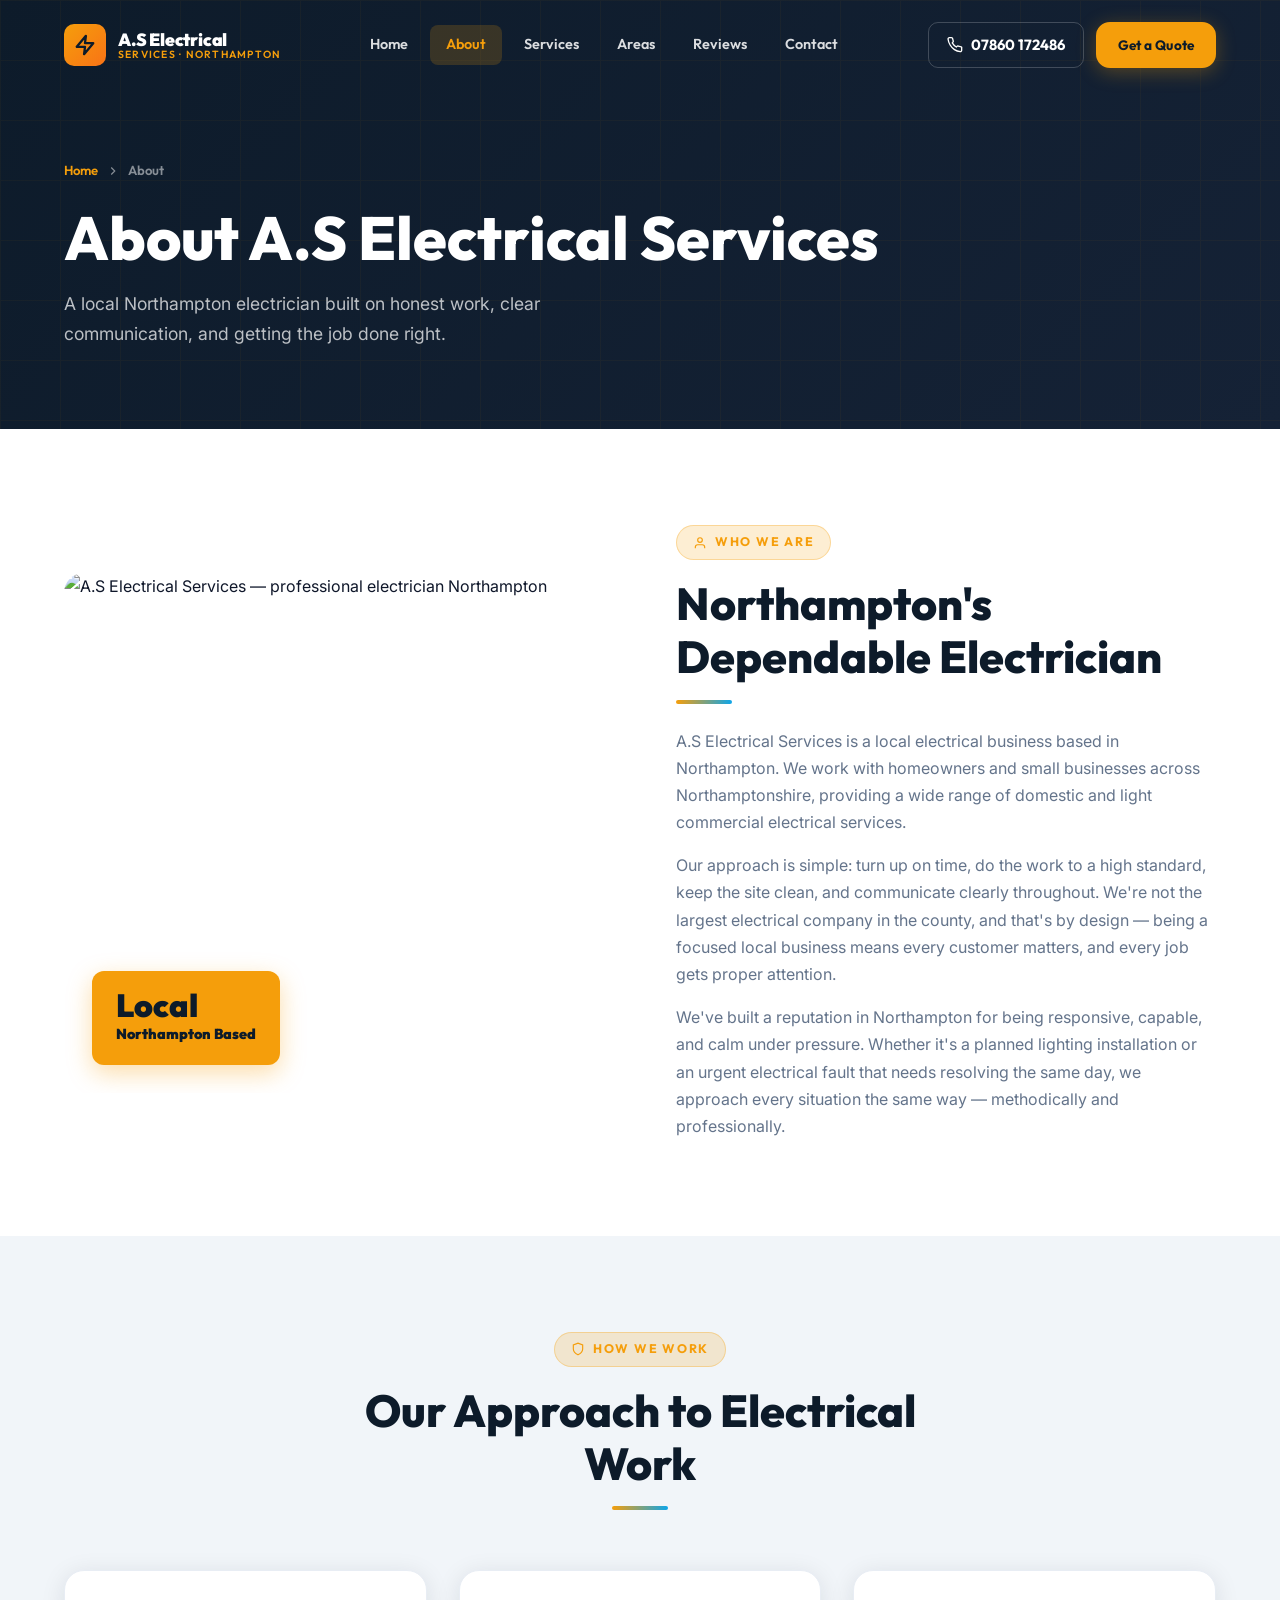
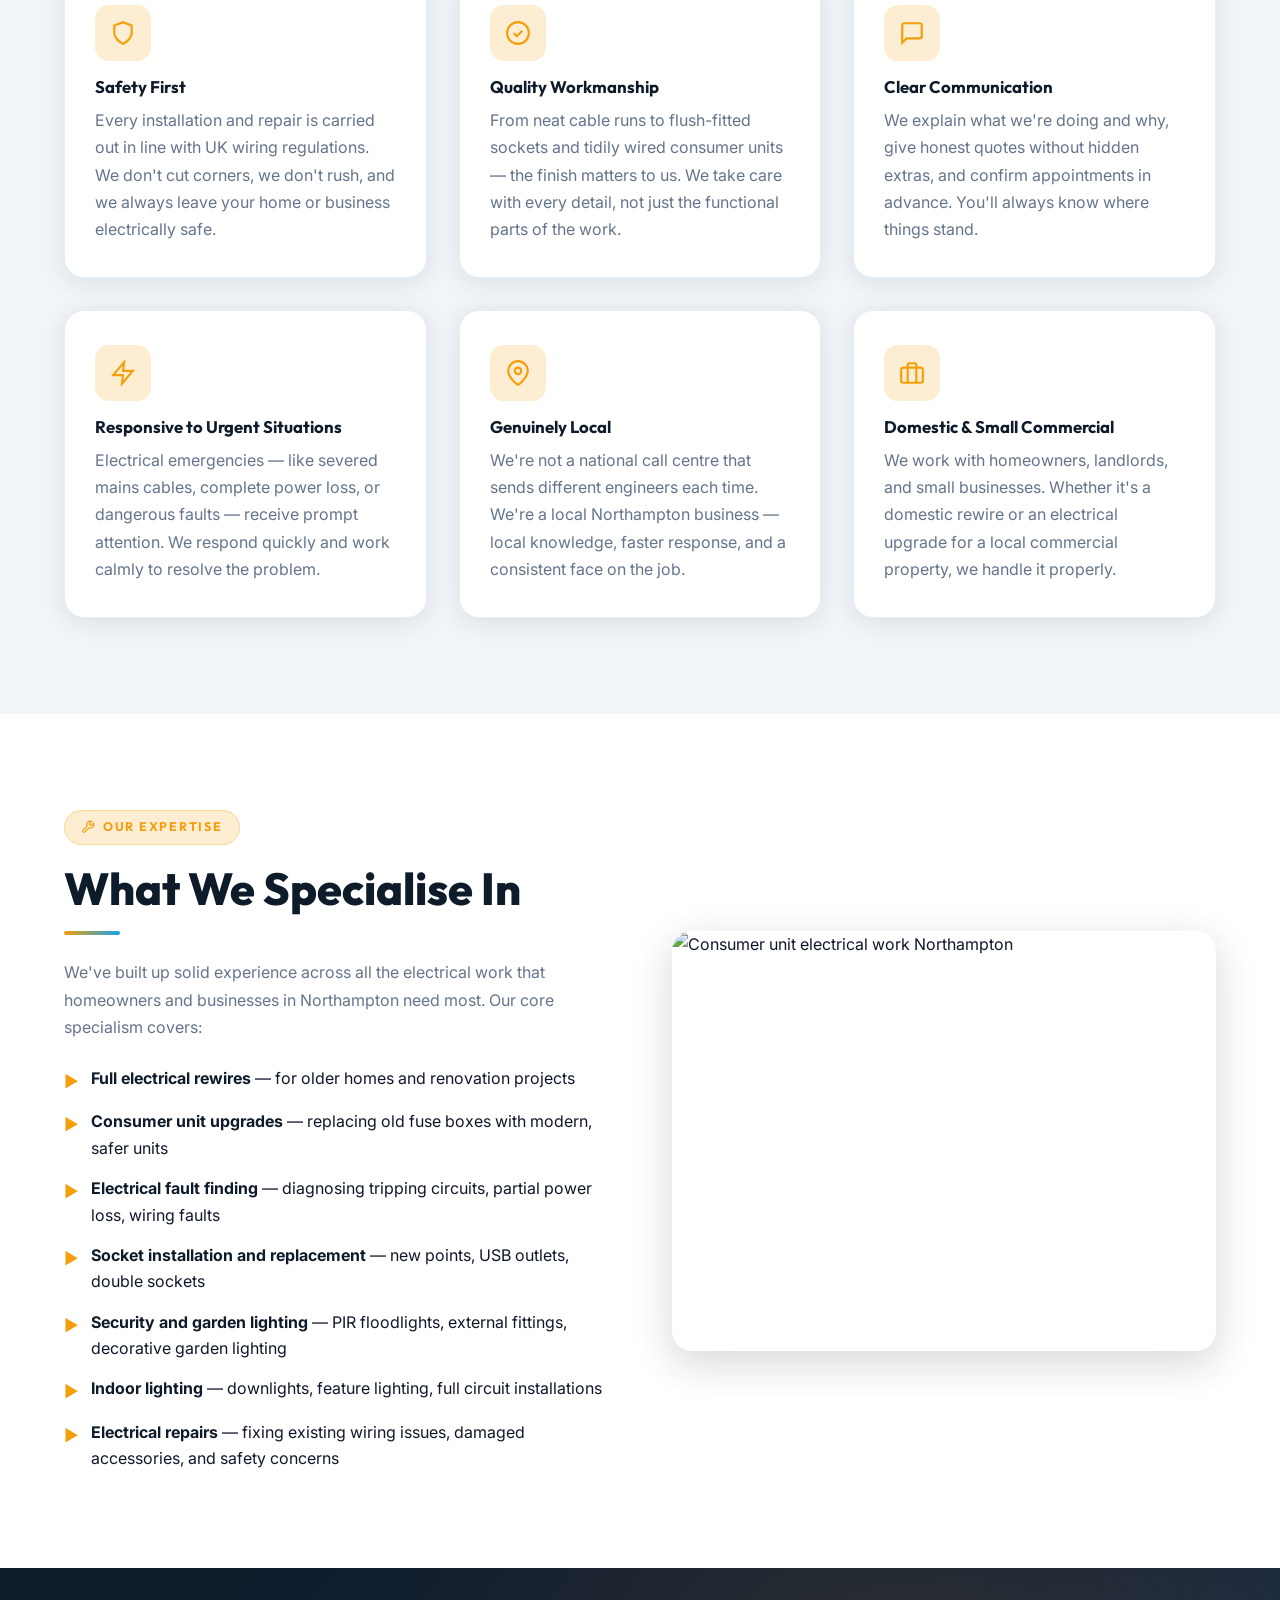
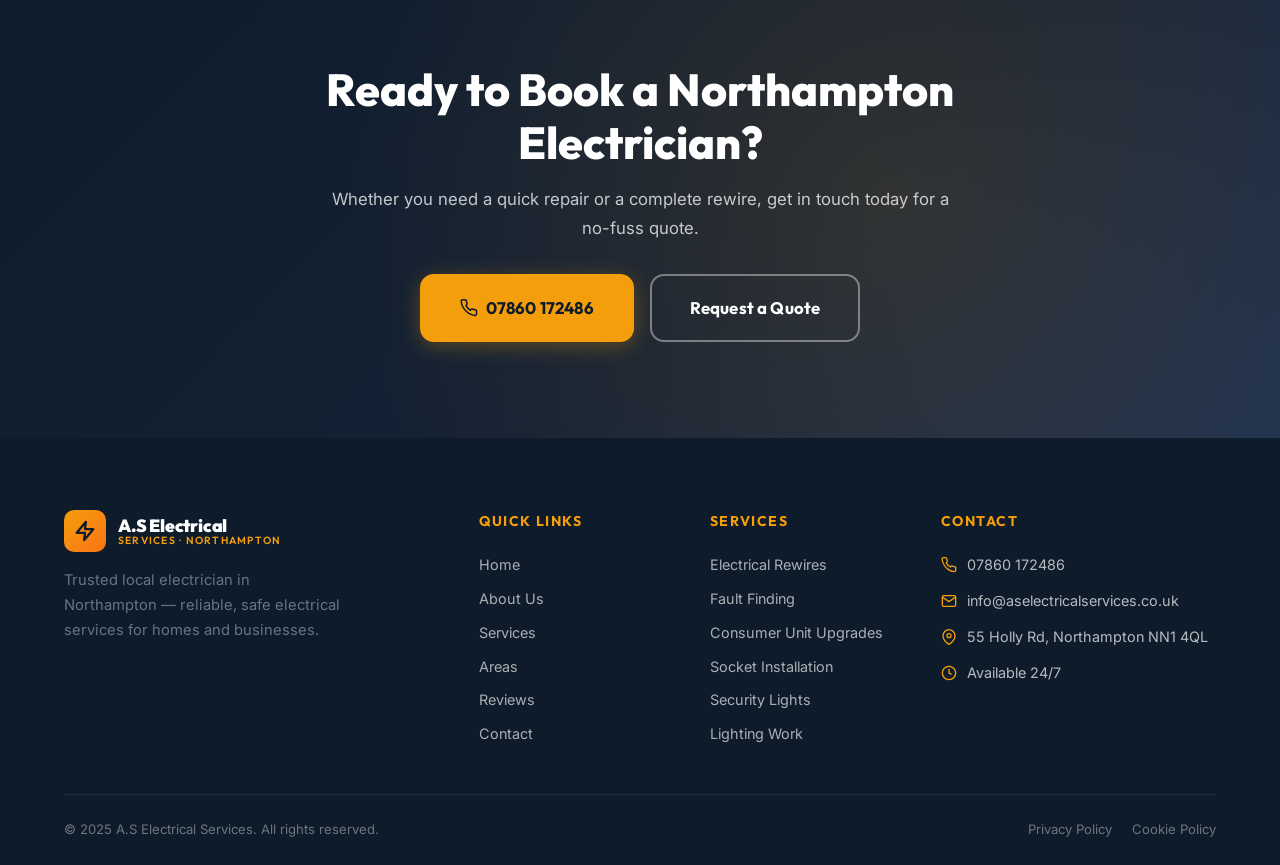
==== about.html @ cca864e3 "Pushing Website" ====
<!DOCTYPE html>
<html lang="en">
<head>
<meta charset="UTF-8">
<meta name="viewport" content="width=device-width, initial-scale=1.0">
<title>About Us | A.S Electrical Services — Northampton Electrician</title>
<meta name="description" content="Learn about A.S Electrical Services — a trusted local electrician in Northampton focused on safe, reliable electrical work for homes and small businesses across Northamptonshire.">
<link rel="preconnect" href="https://fonts.googleapis.com">
<link rel="preconnect" href="https://fonts.gstatic.com" crossorigin>
<link href="https://fonts.googleapis.com/css2?family=Inter:wght@400;500;600;700;800&family=Outfit:wght@400;500;600;700;800;900&display=swap" rel="stylesheet">
<link rel="stylesheet" href="styles.css">
</head>
<body>

<!-- HEADER (same across all pages) -->
<header class="site-header" id="siteHeader">
  <div class="header-inner">
    <a href="index.html" class="logo">
      <div class="logo-icon"><svg xmlns="http://www.w3.org/2000/svg" viewBox="0 0 24 24" fill="none" stroke="currentColor" stroke-width="2.5" stroke-linecap="round" stroke-linejoin="round"><polygon points="13 2 3 14 12 14 11 22 21 10 12 10 13 2"/></svg></div>
      <div class="logo-text"><span class="logo-main">A.S Electrical</span><span class="logo-sub">Services · Northampton</span></div>
    </a>
    <nav class="main-nav">
      <a href="index.html" class="nav-link">Home</a>
      <a href="about.html" class="nav-link active">About</a>
      <a href="services.html" class="nav-link">Services</a>
      <a href="areas.html" class="nav-link">Areas</a>
      <a href="reviews.html" class="nav-link">Reviews</a>
      <a href="contact.html" class="nav-link">Contact</a>
    </nav>
    <div class="header-cta">
      <a href="tel:07860172486" class="header-phone"><svg xmlns="http://www.w3.org/2000/svg" viewBox="0 0 24 24" fill="none" stroke="currentColor" stroke-width="2" stroke-linecap="round" stroke-linejoin="round"><path d="M22 16.92v3a2 2 0 0 1-2.18 2 19.79 19.79 0 0 1-8.63-3.07A19.5 19.5 0 0 1 4.69 12 19.79 19.79 0 0 1 1.63 3.35 2 2 0 0 1 3.6 1h3a2 2 0 0 1 2 1.72c.127.96.361 1.903.7 2.81a2 2 0 0 1-.45 2.11L7.91 8.91a16 16 0 0 0 6.09 6.09l.91-.91a2 2 0 0 1 2.11-.45c.907.339 1.85.573 2.81.7A2 2 0 0 1 22 16.92z"/></svg>07860 172486</a>
      <a href="contact.html" class="btn btn-primary btn-sm">Get a Quote</a>
    </div>
    <button class="hamburger" id="hamburger" aria-label="Open menu"><span></span><span></span><span></span></button>
  </div>
</header>
<nav class="mobile-nav" id="mobileNav">
  <button class="mobile-close" id="mobileClose" aria-label="Close menu"><svg xmlns="http://www.w3.org/2000/svg" viewBox="0 0 24 24" fill="none" stroke="currentColor" stroke-width="2"><line x1="18" y1="6" x2="6" y2="18"/><line x1="6" y1="6" x2="18" y2="18"/></svg></button>
  <a href="index.html" class="nav-link">Home</a><a href="about.html" class="nav-link">About</a><a href="services.html" class="nav-link">Services</a><a href="areas.html" class="nav-link">Areas</a><a href="reviews.html" class="nav-link">Reviews</a><a href="contact.html" class="nav-link">Contact</a>
  <a href="tel:07860172486" class="btn btn-primary mt-8"><svg xmlns="http://www.w3.org/2000/svg" viewBox="0 0 24 24" fill="none" stroke="currentColor" stroke-width="2" stroke-linecap="round" stroke-linejoin="round" style="width:18px;height:18px"><path d="M22 16.92v3a2 2 0 0 1-2.18 2 19.79 19.79 0 0 1-8.63-3.07A19.5 19.5 0 0 1 4.69 12 19.79 19.79 0 0 1 1.63 3.35 2 2 0 0 1 3.6 1h3a2 2 0 0 1 2 1.72c.127.96.361 1.903.7 2.81a2 2 0 0 1-.45 2.11L7.91 8.91a16 16 0 0 0 6.09 6.09l.91-.91a2 2 0 0 1 2.11-.45c.907.339 1.85.573 2.81.7A2 2 0 0 1 22 16.92z"/></svg>07860 172486</a>
</nav>

<!-- PAGE HERO -->
<section class="page-hero">
  <div class="container">
    <div class="breadcrumb">
      <a href="index.html">Home</a>
      <svg xmlns="http://www.w3.org/2000/svg" viewBox="0 0 24 24" fill="none" stroke="currentColor" stroke-width="2"><polyline points="9 18 15 12 9 6"/></svg>
      About
    </div>
    <h1>About A.S Electrical Services</h1>
    <p>A local Northampton electrician built on honest work, clear communication, and getting the job done right.</p>
  </div>
</section>

<!-- ABOUT MAIN -->
<section class="section">
  <div class="container">
    <div class="grid-2" style="align-items:center;gap:72px;">
      <div class="about-img-wrap reveal-left">
        <img src="electrician_northampton_about_1774389890609.png" alt="A.S Electrical Services — professional electrician Northampton" loading="lazy">
        <div class="about-img-badge">
          <span class="big">Local</span>
          Northampton Based
        </div>
      </div>
      <div class="reveal-right">
        <div class="section-label"><svg xmlns="http://www.w3.org/2000/svg" viewBox="0 0 24 24" fill="none" stroke="currentColor" stroke-width="2"><path d="M20 21v-2a4 4 0 0 0-4-4H8a4 4 0 0 0-4 4v2"/><circle cx="12" cy="7" r="4"/></svg>Who We Are</div>
        <h2>Northampton's Dependable Electrician</h2>
        <div class="divider divider-left"></div>
        <p class="mt-6">A.S Electrical Services is a local electrical business based in Northampton. We work with homeowners and small businesses across Northamptonshire, providing a wide range of domestic and light commercial electrical services.</p>
        <p class="mt-4">Our approach is simple: turn up on time, do the work to a high standard, keep the site clean, and communicate clearly throughout. We're not the largest electrical company in the county, and that's by design — being a focused local business means every customer matters, and every job gets proper attention.</p>
        <p class="mt-4">We've built a reputation in Northampton for being responsive, capable, and calm under pressure. Whether it's a planned lighting installation or an urgent electrical fault that needs resolving the same day, we approach every situation the same way — methodically and professionally.</p>
      </div>
    </div>
  </div>
</section>

<!-- VALUES -->
<section class="section section-gray">
  <div class="container">
    <div class="section-header reveal">
      <div class="section-label"><svg xmlns="http://www.w3.org/2000/svg" viewBox="0 0 24 24" fill="none" stroke="currentColor" stroke-width="2"><path d="M12 22s8-4 8-10V5l-8-3-8 3v7c0 6 8 10 8 10z"/></svg>How We Work</div>
      <h2>Our Approach to Electrical Work</h2>
      <div class="divider mx-auto"></div>
    </div>
    <div class="grid-3">
      <div class="trust-card reveal reveal-delay-1">
        <div class="icon-badge icon-badge-amber"><svg xmlns="http://www.w3.org/2000/svg" viewBox="0 0 24 24" fill="none" stroke="currentColor" stroke-width="2"><path d="M12 22s8-4 8-10V5l-8-3-8 3v7c0 6 8 10 8 10z"/></svg></div>
        <h4>Safety First</h4>
        <p>Every installation and repair is carried out in line with UK wiring regulations. We don't cut corners, we don't rush, and we always leave your home or business electrically safe.</p>
      </div>
      <div class="trust-card reveal reveal-delay-2">
        <div class="icon-badge icon-badge-amber"><svg xmlns="http://www.w3.org/2000/svg" viewBox="0 0 24 24" fill="none" stroke="currentColor" stroke-width="2"><circle cx="12" cy="12" r="10"/><path d="M8 12l3 3 5-5"/></svg></div>
        <h4>Quality Workmanship</h4>
        <p>From neat cable runs to flush-fitted sockets and tidily wired consumer units — the finish matters to us. We take care with every detail, not just the functional parts of the work.</p>
      </div>
      <div class="trust-card reveal reveal-delay-3">
        <div class="icon-badge icon-badge-amber"><svg xmlns="http://www.w3.org/2000/svg" viewBox="0 0 24 24" fill="none" stroke="currentColor" stroke-width="2"><path d="M21 15a2 2 0 0 1-2 2H7l-4 4V5a2 2 0 0 1 2-2h14a2 2 0 0 1 2 2z"/></svg></div>
        <h4>Clear Communication</h4>
        <p>We explain what we're doing and why, give honest quotes without hidden extras, and confirm appointments in advance. You'll always know where things stand.</p>
      </div>
      <div class="trust-card reveal reveal-delay-1">
        <div class="icon-badge icon-badge-amber"><svg xmlns="http://www.w3.org/2000/svg" viewBox="0 0 24 24" fill="none" stroke="currentColor" stroke-width="2"><polygon points="13 2 3 14 12 14 11 22 21 10 12 10 13 2"/></svg></div>
        <h4>Responsive to Urgent Situations</h4>
        <p>Electrical emergencies — like severed mains cables, complete power loss, or dangerous faults — receive prompt attention. We respond quickly and work calmly to resolve the problem.</p>
      </div>
      <div class="trust-card reveal reveal-delay-2">
        <div class="icon-badge icon-badge-amber"><svg xmlns="http://www.w3.org/2000/svg" viewBox="0 0 24 24" fill="none" stroke="currentColor" stroke-width="2"><path d="M21 10c0 7-9 13-9 13s-9-6-9-13a9 9 0 0 1 18 0z"/><circle cx="12" cy="10" r="3"/></svg></div>
        <h4>Genuinely Local</h4>
        <p>We're not a national call centre that sends different engineers each time. We're a local Northampton business — local knowledge, faster response, and a consistent face on the job.</p>
      </div>
      <div class="trust-card reveal reveal-delay-3">
        <div class="icon-badge icon-badge-amber"><svg xmlns="http://www.w3.org/2000/svg" viewBox="0 0 24 24" fill="none" stroke="currentColor" stroke-width="2"><rect x="2" y="7" width="20" height="14" rx="2"/><path d="M16 21V5a2 2 0 0 0-2-2h-4a2 2 0 0 0-2 2v16"/></svg></div>
        <h4>Domestic &amp; Small Commercial</h4>
        <p>We work with homeowners, landlords, and small businesses. Whether it's a domestic rewire or an electrical upgrade for a local commercial property, we handle it properly.</p>
      </div>
    </div>
  </div>
</section>

<!-- WHAT WE DO -->
<section class="section">
  <div class="container">
    <div class="grid-2" style="gap:64px;align-items:center;">
      <div class="reveal-left">
        <div class="section-label"><svg xmlns="http://www.w3.org/2000/svg" viewBox="0 0 24 24" fill="none" stroke="currentColor" stroke-width="2"><path d="M14.7 6.3a1 1 0 0 0 0 1.4l1.6 1.6a1 1 0 0 0 1.4 0l3.77-3.77a6 6 0 0 1-7.94 7.94l-6.91 6.91a2.12 2.12 0 0 1-3-3l6.91-6.91a6 6 0 0 1 7.94-7.94l-3.76 3.76z"/></svg>Our Expertise</div>
        <h2>What We Specialise In</h2>
        <div class="divider divider-left"></div>
        <p class="mt-6">We've built up solid experience across all the electrical work that homeowners and businesses in Northampton need most. Our core specialism covers:</p>
        <ul style="margin-top:24px;display:flex;flex-direction:column;gap:14px;">
          <li style="display:flex;align-items:flex-start;gap:12px;"><span style="color:var(--amber);margin-top:3px;">&#9654;</span><span><strong style="color:var(--navy);">Full electrical rewires</strong> — for older homes and renovation projects</span></li>
          <li style="display:flex;align-items:flex-start;gap:12px;"><span style="color:var(--amber);margin-top:3px;">&#9654;</span><span><strong style="color:var(--navy);">Consumer unit upgrades</strong> — replacing old fuse boxes with modern, safer units</span></li>
          <li style="display:flex;align-items:flex-start;gap:12px;"><span style="color:var(--amber);margin-top:3px;">&#9654;</span><span><strong style="color:var(--navy);">Electrical fault finding</strong> — diagnosing tripping circuits, partial power loss, wiring faults</span></li>
          <li style="display:flex;align-items:flex-start;gap:12px;"><span style="color:var(--amber);margin-top:3px;">&#9654;</span><span><strong style="color:var(--navy);">Socket installation and replacement</strong> — new points, USB outlets, double sockets</span></li>
          <li style="display:flex;align-items:flex-start;gap:12px;"><span style="color:var(--amber);margin-top:3px;">&#9654;</span><span><strong style="color:var(--navy);">Security and garden lighting</strong> — PIR floodlights, external fittings, decorative garden lighting</span></li>
          <li style="display:flex;align-items:flex-start;gap:12px;"><span style="color:var(--amber);margin-top:3px;">&#9654;</span><span><strong style="color:var(--navy);">Indoor lighting</strong> — downlights, feature lighting, full circuit installations</span></li>
          <li style="display:flex;align-items:flex-start;gap:12px;"><span style="color:var(--amber);margin-top:3px;">&#9654;</span><span><strong style="color:var(--navy);">Electrical repairs</strong> — fixing existing wiring issues, damaged accessories, and safety concerns</span></li>
        </ul>
      </div>
      <div class="reveal-right">
        <img src="https://images.unsplash.com/photo-1558618666-fcd25c85cd64?w=800&q=80" alt="Consumer unit electrical work Northampton" loading="lazy" style="border-radius:var(--radius-lg);width:100%;height:420px;object-fit:cover;box-shadow:var(--card-shadow-hover);">
      </div>
    </div>
  </div>
</section>

<!-- CTA -->
<section class="section cta-banner">
  <div class="container">
    <div style="max-width:640px;margin:0 auto;text-align:center;" class="reveal">
      <h2>Ready to Book a Northampton Electrician?</h2>
      <p class="mt-4">Whether you need a quick repair or a complete rewire, get in touch today for a no-fuss quote.</p>
      <div class="flex gap-4 flex-wrap mt-8" style="justify-content:center;">
        <a href="tel:07860172486" class="btn btn-primary btn-lg"><svg xmlns="http://www.w3.org/2000/svg" viewBox="0 0 24 24" fill="none" stroke="currentColor" stroke-width="2" stroke-linecap="round" stroke-linejoin="round"><path d="M22 16.92v3a2 2 0 0 1-2.18 2 19.79 19.79 0 0 1-8.63-3.07A19.5 19.5 0 0 1 4.69 12 19.79 19.79 0 0 1 1.63 3.35 2 2 0 0 1 3.6 1h3a2 2 0 0 1 2 1.72c.127.96.361 1.903.7 2.81a2 2 0 0 1-.45 2.11L7.91 8.91a16 16 0 0 0 6.09 6.09l.91-.91a2 2 0 0 1 2.11-.45c.907.339 1.85.573 2.81.7A2 2 0 0 1 22 16.92z"/></svg>07860 172486</a>
        <a href="contact.html" class="btn btn-secondary btn-lg">Request a Quote</a>
      </div>
    </div>
  </div>
</section>

<!-- FOOTER -->
<footer class="site-footer">
  <div class="footer-top"><div class="container"><div class="footer-grid">
    <div class="footer-brand"><a href="index.html" class="logo"><div class="logo-icon"><svg xmlns="http://www.w3.org/2000/svg" viewBox="0 0 24 24" fill="none" stroke="currentColor" stroke-width="2.5" stroke-linecap="round" stroke-linejoin="round"><polygon points="13 2 3 14 12 14 11 22 21 10 12 10 13 2"/></svg></div><div class="logo-text"><span class="logo-main">A.S Electrical</span><span class="logo-sub">Services · Northampton</span></div></a><p>Trusted local electrician in Northampton — reliable, safe electrical services for homes and businesses.</p></div>
    <div><div class="footer-heading">Quick Links</div><div class="footer-links"><a href="index.html">Home</a><a href="about.html">About Us</a><a href="services.html">Services</a><a href="areas.html">Areas</a><a href="reviews.html">Reviews</a><a href="contact.html">Contact</a></div></div>
    <div><div class="footer-heading">Services</div><div class="footer-links"><a href="services.html">Electrical Rewires</a><a href="services.html">Fault Finding</a><a href="services.html">Consumer Unit Upgrades</a><a href="services.html">Socket Installation</a><a href="services.html">Security Lights</a><a href="services.html">Lighting Work</a></div></div>
    <div><div class="footer-heading">Contact</div><div class="footer-contact-item"><svg xmlns="http://www.w3.org/2000/svg" viewBox="0 0 24 24" fill="none" stroke="currentColor" stroke-width="2" stroke-linecap="round" stroke-linejoin="round"><path d="M22 16.92v3a2 2 0 0 1-2.18 2 19.79 19.79 0 0 1-8.63-3.07A19.5 19.5 0 0 1 4.69 12 19.79 19.79 0 0 1 1.63 3.35 2 2 0 0 1 3.6 1h3a2 2 0 0 1 2 1.72c.127.96.361 1.903.7 2.81a2 2 0 0 1-.45 2.11L7.91 8.91a16 16 0 0 0 6.09 6.09l.91-.91a2 2 0 0 1 2.11-.45c.907.339 1.85.573 2.81.7A2 2 0 0 1 22 16.92z"/></svg><a href="tel:07860172486">07860 172486</a></div><div class="footer-contact-item"><svg xmlns="http://www.w3.org/2000/svg" viewBox="0 0 24 24" fill="none" stroke="currentColor" stroke-width="2"><path d="M4 4h16c1.1 0 2 .9 2 2v12c0 1.1-.9 2-2 2H4c-1.1 0-2-.9-2-2V6c0-1.1.9-2 2-2z"/><polyline points="22,6 12,13 2,6"/></svg><a href="mailto:info@aselectricalservices.co.uk">info@aselectricalservices.co.uk</a></div><div class="footer-contact-item"><svg xmlns="http://www.w3.org/2000/svg" viewBox="0 0 24 24" fill="none" stroke="currentColor" stroke-width="2"><path d="M21 10c0 7-9 13-9 13s-9-6-9-13a9 9 0 0 1 18 0z"/><circle cx="12" cy="10" r="3"/></svg>55 Holly Rd, Northampton NN1 4QL</div><div class="footer-contact-item"><svg xmlns="http://www.w3.org/2000/svg" viewBox="0 0 24 24" fill="none" stroke="currentColor" stroke-width="2"><circle cx="12" cy="12" r="10"/><polyline points="12 6 12 12 16 14"/></svg>Available 24/7</div></div>
  </div></div></div>
  <div class="container"><div class="footer-bottom"><span>&copy; 2025 A.S Electrical Services. All rights reserved.</span><div class="footer-bottom-links"><a href="#">Privacy Policy</a><a href="#">Cookie Policy</a></div></div></div>
</footer>

<a href="tel:07860172486" class="mobile-call-btn"><svg xmlns="http://www.w3.org/2000/svg" viewBox="0 0 24 24" fill="none" stroke="currentColor" stroke-width="2.5" stroke-linecap="round" stroke-linejoin="round"><path d="M22 16.92v3a2 2 0 0 1-2.18 2 19.79 19.79 0 0 1-8.63-3.07A19.5 19.5 0 0 1 4.69 12 19.79 19.79 0 0 1 1.63 3.35 2 2 0 0 1 3.6 1h3a2 2 0 0 1 2 1.72c.127.96.361 1.903.7 2.81a2 2 0 0 1-.45 2.11L7.91 8.91a16 16 0 0 0 6.09 6.09l.91-.91a2 2 0 0 1 2.11-.45c.907.339 1.85.573 2.81.7A2 2 0 0 1 22 16.92z"/></svg>07860 172486 — A.S Electrical</a>

<script>
const header=document.getElementById('siteHeader');
window.addEventListener('scroll',()=>header.classList.toggle('scrolled',window.scrollY>40));
document.getElementById('hamburger').addEventListener('click',()=>document.getElementById('mobileNav').classList.add('open'));
document.getElementById('mobileClose').addEventListener('click',()=>document.getElementById('mobileNav').classList.remove('open'));
const reveals=document.querySelectorAll('.reveal,.reveal-left,.reveal-right');
const obs=new IntersectionObserver(entries=>entries.forEach(e=>{if(e.isIntersecting)e.target.classList.add('revealed');}),{threshold:0.12});
reveals.forEach(el=>obs.observe(el));
</script>
</body>
</html>
---- styles.css ----
/* =========================================================
   A.S Electrical Services — Global Design System
   ========================================================= */

/* --- Google Fonts --- */
@import url('https://fonts.googleapis.com/css2?family=Inter:wght@300;400;500;600;700;800;900&family=Outfit:wght@400;500;600;700;800;900&display=swap');

/* --- CSS Variables / Design Tokens --- */
:root {
  --navy: #0d1b2a;
  --navy-mid: #152236;
  --navy-light: #1e3251;
  --charcoal: #1c1c2e;
  --amber: #f59e0b;
  --amber-light: #fbbf24;
  --amber-glow: rgba(245,158,11,0.18);
  --teal: #0ea5e9;
  --teal-light: #38bdf8;
  --white: #ffffff;
  --off-white: #f8fafc;
  --light-gray: #f1f5f9;
  --mid-gray: #94a3b8;
  --text-dark: #0f172a;
  --text-muted: #64748b;
  --border: rgba(255,255,255,0.08);
  --card-shadow: 0 4px 24px rgba(13,27,42,0.10);
  --card-shadow-hover: 0 12px 40px rgba(13,27,42,0.18);
  --radius: 14px;
  --radius-lg: 20px;
  --font-heading: 'Outfit', sans-serif;
  --font-body: 'Inter', sans-serif;
  --transition: 0.3s cubic-bezier(0.4,0,0.2,1);
}

/* --- Reset --- */
*, *::before, *::after { box-sizing: border-box; margin: 0; padding: 0; }
html { scroll-behavior: smooth; font-size: 16px; }
body {
  font-family: var(--font-body);
  color: var(--text-dark);
  background: var(--white);
  line-height: 1.65;
  overflow-x: hidden;
}
img { max-width: 100%; height: auto; display: block; }
a { color: inherit; text-decoration: none; }
ul { list-style: none; }

/* --- Typography --- */
h1, h2, h3, h4, h5, h6 {
  font-family: var(--font-heading);
  font-weight: 800;
  line-height: 1.18;
  color: var(--navy);
}
h1 { font-size: clamp(2.2rem, 5vw, 3.8rem); }
h2 { font-size: clamp(1.8rem, 3.5vw, 2.8rem); }
h3 { font-size: clamp(1.2rem, 2vw, 1.6rem); }
h4 { font-size: 1.1rem; font-weight: 700; }
p { color: var(--text-muted); font-size: 1rem; line-height: 1.7; }
.text-white p, .text-white h1, .text-white h2, .text-white h3 { color: var(--white); }
.text-white p { color: rgba(255,255,255,0.78); }

/* --- Layout --- */
.container { max-width: 1200px; margin: 0 auto; padding: 0 24px; }
.section { padding: 96px 0; }
.section-sm { padding: 64px 0; }
.section-dark { background: var(--navy); color: var(--white); }
.section-dark h2, .section-dark h3, .section-dark h4 { color: var(--white); }
.section-dark p { color: rgba(255,255,255,0.75); }
.section-gray { background: var(--light-gray); }
.section-mid { background: var(--navy-mid); }
.section-charcoal { background: var(--charcoal); }

/* --- Section Labels --- */
.section-label {
  display: inline-flex;
  align-items: center;
  gap: 8px;
  font-family: var(--font-heading);
  font-size: 0.78rem;
  font-weight: 700;
  letter-spacing: 0.14em;
  text-transform: uppercase;
  color: var(--amber);
  background: var(--amber-glow);
  border: 1px solid rgba(245,158,11,0.30);
  padding: 6px 16px;
  border-radius: 100px;
  margin-bottom: 18px;
}
.section-label svg { width: 14px; height: 14px; flex-shrink: 0; }

/* --- Buttons --- */
.btn {
  display: inline-flex;
  align-items: center;
  justify-content: center;
  gap: 8px;
  font-family: var(--font-heading);
  font-weight: 700;
  font-size: 0.95rem;
  padding: 14px 30px;
  border-radius: var(--radius);
  border: 2px solid transparent;
  cursor: pointer;
  transition: var(--transition);
  text-decoration: none;
  white-space: nowrap;
  letter-spacing: 0.01em;
}
.btn-primary {
  background: var(--amber);
  color: var(--navy);
  border-color: var(--amber);
  box-shadow: 0 4px 20px rgba(245,158,11,0.30);
}
.btn-primary:hover {
  background: var(--amber-light);
  border-color: var(--amber-light);
  box-shadow: 0 6px 32px rgba(245,158,11,0.50);
  transform: translateY(-2px);
}
.btn-secondary {
  background: transparent;
  color: var(--white);
  border-color: rgba(255,255,255,0.40);
}
.btn-secondary:hover {
  background: rgba(255,255,255,0.10);
  border-color: var(--white);
  transform: translateY(-2px);
}
.btn-outline {
  background: transparent;
  color: var(--navy);
  border-color: var(--navy);
}
.btn-outline:hover {
  background: var(--navy);
  color: var(--white);
  transform: translateY(-2px);
}
.btn-teal {
  background: var(--teal);
  color: var(--white);
  border-color: var(--teal);
  box-shadow: 0 4px 20px rgba(14,165,233,0.28);
}
.btn-teal:hover {
  background: var(--teal-light);
  border-color: var(--teal-light);
  box-shadow: 0 6px 32px rgba(14,165,233,0.45);
  transform: translateY(-2px);
}
.btn-lg { padding: 18px 38px; font-size: 1.05rem; }
.btn-sm { padding: 10px 20px; font-size: 0.85rem; }
.btn svg { width: 18px; height: 18px; flex-shrink: 0; }

/* --- Cards --- */
.card {
  background: var(--white);
  border-radius: var(--radius-lg);
  border: 1px solid var(--light-gray);
  box-shadow: var(--card-shadow);
  transition: var(--transition);
  overflow: hidden;
}
.card:hover {
  box-shadow: var(--card-shadow-hover);
  transform: translateY(-6px);
}
.card-dark {
  background: var(--navy-light);
  border-color: rgba(255,255,255,0.07);
}
.card-body { padding: 36px; }
.card-body-sm { padding: 28px; }

/* --- Grid Layouts --- */
.grid-2 { display: grid; grid-template-columns: repeat(2, 1fr); gap: 32px; }
.grid-3 { display: grid; grid-template-columns: repeat(3, 1fr); gap: 32px; }
.grid-4 { display: grid; grid-template-columns: repeat(4, 1fr); gap: 28px; }
.grid-auto { display: grid; grid-template-columns: repeat(auto-fit, minmax(280px, 1fr)); gap: 32px; }

/* --- Flex utilities --- */
.flex { display: flex; }
.flex-center { display: flex; align-items: center; justify-content: center; }
.flex-between { display: flex; align-items: center; justify-content: space-between; }
.flex-col { flex-direction: column; }
.gap-2 { gap: 8px; }
.gap-3 { gap: 12px; }
.gap-4 { gap: 16px; }
.gap-6 { gap: 24px; }
.gap-8 { gap: 32px; }
.flex-wrap { flex-wrap: wrap; }

/* --- Icon Badges --- */
.icon-badge {
  width: 56px;
  height: 56px;
  border-radius: 14px;
  display: flex;
  align-items: center;
  justify-content: center;
  flex-shrink: 0;
}
.icon-badge-amber { background: var(--amber-glow); color: var(--amber); }
.icon-badge-teal { background: rgba(14,165,233,0.12); color: var(--teal); }
.icon-badge-navy { background: var(--navy); color: var(--white); }
.icon-badge svg { width: 26px; height: 26px; }

/* --- Star Rating --- */
.stars { display: flex; gap: 3px; }
.stars svg { width: 16px; height: 16px; fill: var(--amber); color: var(--amber); }

/* =========================================================
   HEADER / NAV
   ========================================================= */
.site-header {
  position: fixed;
  top: 0;
  left: 0;
  right: 0;
  z-index: 1000;
  padding: 0;
  transition: background 0.35s ease, box-shadow 0.35s ease, padding 0.35s ease;
}
.site-header.scrolled {
  background: var(--navy);
  box-shadow: 0 4px 32px rgba(0,0,0,0.22);
}
.site-header:not(.scrolled) {
  background: transparent;
}
.header-inner {
  display: flex;
  align-items: center;
  justify-content: space-between;
  gap: 32px;
  padding: 22px 24px;
  max-width: 1200px;
  margin: 0 auto;
  transition: padding 0.35s ease;
}
.site-header.scrolled .header-inner { padding: 14px 24px; }
.logo {
  display: flex;
  align-items: center;
  gap: 12px;
  font-family: var(--font-heading);
  font-weight: 900;
  font-size: 1.3rem;
  color: var(--white);
  letter-spacing: -0.01em;
}
.logo-icon {
  width: 42px;
  height: 42px;
  background: linear-gradient(135deg, var(--amber) 0%, #f97316 100%);
  border-radius: 10px;
  display: flex;
  align-items: center;
  justify-content: center;
  flex-shrink: 0;
}
.logo-icon svg { width: 22px; height: 22px; color: var(--navy); }
.logo-text { display: flex; flex-direction: column; line-height: 1.1; }
.logo-main { color: var(--white); font-size: 1.1rem; }
.logo-sub { color: var(--amber); font-size: 0.65rem; letter-spacing: 0.12em; font-weight: 600; text-transform: uppercase; }
.main-nav { display: flex; align-items: center; gap: 6px; }
.nav-link {
  font-family: var(--font-heading);
  font-weight: 600;
  font-size: 0.9rem;
  color: rgba(255,255,255,0.85);
  padding: 8px 16px;
  border-radius: 8px;
  transition: var(--transition);
}
.nav-link:hover, .nav-link.active { color: var(--amber); background: var(--amber-glow); }
.header-cta { display: flex; align-items: center; gap: 12px; }
.header-phone {
  display: flex;
  align-items: center;
  gap: 8px;
  font-family: var(--font-heading);
  font-weight: 700;
  font-size: 0.92rem;
  color: var(--white);
  padding: 10px 18px;
  border-radius: 10px;
  border: 1.5px solid rgba(255,255,255,0.20);
  transition: var(--transition);
}
.header-phone:hover { border-color: var(--amber); color: var(--amber); }
.header-phone svg { width: 16px; height: 16px; }
.hamburger {
  display: none;
  flex-direction: column;
  gap: 5px;
  cursor: pointer;
  padding: 8px;
  border: none;
  background: none;
}
.hamburger span {
  display: block;
  width: 24px;
  height: 2px;
  background: var(--white);
  border-radius: 2px;
  transition: var(--transition);
}
.mobile-nav {
  display: none;
  position: fixed;
  top: 0;
  left: 0;
  right: 0;
  bottom: 0;
  background: var(--navy);
  z-index: 999;
  flex-direction: column;
  padding: 100px 32px 40px;
  gap: 8px;
  opacity: 0;
  transform: translateX(100%);
  transition: opacity 0.35s ease, transform 0.35s ease;
}
.mobile-nav.open {
  display: flex;
  opacity: 1;
  transform: translateX(0);
}
.mobile-nav .nav-link { font-size: 1.4rem; padding: 14px 0; border-bottom: 1px solid var(--border); }
.mobile-close {
  position: absolute;
  top: 20px;
  right: 20px;
  background: none;
  border: none;
  color: var(--white);
  cursor: pointer;
  padding: 8px;
}
.mobile-close svg { width: 28px; height: 28px; }

/* =========================================================
   HERO
   ========================================================= */
.hero {
  position: relative;
  min-height: 100vh;
  display: flex;
  align-items: center;
  overflow: hidden;
  background: linear-gradient(135deg, var(--navy) 0%, var(--navy-mid) 55%, var(--navy-light) 100%);
}
.hero-bg-img {
  position: absolute;
  inset: 0;
  object-fit: cover;
  width: 100%;
  height: 100%;
  opacity: 0.22;
}
.hero-overlay {
  position: absolute;
  inset: 0;
  background: linear-gradient(105deg, rgba(13,27,42,0.97) 38%, rgba(13,27,42,0.55) 100%);
}
.hero-circuit {
  position: absolute;
  inset: 0;
  opacity: 0.06;
  background-image:
    linear-gradient(var(--amber) 1px, transparent 1px),
    linear-gradient(90deg, var(--amber) 1px, transparent 1px);
  background-size: 60px 60px;
  animation: circuitDrift 18s linear infinite;
}
@keyframes circuitDrift { from { background-position: 0 0; } to { background-position: 60px 60px; } }
.hero-content {
  position: relative;
  z-index: 2;
  padding: 140px 0 100px;
  width: 100%;
}
.hero-inner { display: grid; grid-template-columns: 1fr 480px; gap: 64px; align-items: center; }
.hero-badge {
  display: inline-flex;
  align-items: center;
  gap: 8px;
  background: var(--amber-glow);
  border: 1.5px solid rgba(245,158,11,0.40);
  color: var(--amber);
  font-family: var(--font-heading);
  font-weight: 700;
  font-size: 0.78rem;
  letter-spacing: 0.14em;
  text-transform: uppercase;
  padding: 7px 18px;
  border-radius: 100px;
  margin-bottom: 24px;
}
.hero-badge .dot {
  width: 7px; height: 7px;
  background: var(--amber);
  border-radius: 50%;
  animation: pulse 2s infinite;
}
@keyframes pulse {
  0%, 100% { opacity: 1; transform: scale(1); }
  50% { opacity: 0.5; transform: scale(0.8); }
}
.hero-headline {
  font-size: clamp(2.6rem, 5.5vw, 4.2rem);
  font-weight: 900;
  color: var(--white);
  line-height: 1.08;
  margin-bottom: 22px;
  letter-spacing: -0.02em;
}
.hero-headline .highlight { color: var(--amber); }
.hero-sub {
  color: rgba(255,255,255,0.75);
  font-size: 1.15rem;
  max-width: 520px;
  margin-bottom: 38px;
  line-height: 1.7;
}
.hero-actions { display: flex; gap: 16px; flex-wrap: wrap; margin-bottom: 52px; }
.hero-trust-row {
  display: flex;
  flex-wrap: wrap;
  gap: 12px;
}
.trust-badge {
  display: inline-flex;
  align-items: center;
  gap: 8px;
  background: rgba(255,255,255,0.06);
  border: 1px solid rgba(255,255,255,0.12);
  color: rgba(255,255,255,0.85);
  font-family: var(--font-heading);
  font-weight: 600;
  font-size: 0.8rem;
  padding: 8px 16px;
  border-radius: 8px;
  backdrop-filter: blur(8px);
}
.trust-badge svg { width: 14px; height: 14px; color: var(--amber); flex-shrink: 0; }
.hero-card {
  background: rgba(255,255,255,0.04);
  border: 1px solid rgba(255,255,255,0.10);
  border-radius: var(--radius-lg);
  backdrop-filter: blur(20px);
  padding: 40px 36px;
  box-shadow: 0 24px 64px rgba(0,0,0,0.30);
}
.hero-card-title {
  font-family: var(--font-heading);
  font-size: 1.35rem;
  font-weight: 800;
  color: var(--white);
  margin-bottom: 24px;
}
.hero-card-form { display: flex; flex-direction: column; gap: 14px; }
.form-group { display: flex; flex-direction: column; gap: 6px; }
.form-group label {
  font-family: var(--font-heading);
  font-size: 0.8rem;
  font-weight: 600;
  color: var(--amber);
  letter-spacing: 0.05em;
  text-transform: uppercase;
}
.form-control {
  background: rgba(255,255,255,0.07);
  border: 1.5px solid rgba(255,255,255,0.12);
  border-radius: 10px;
  color: var(--white);
  font-family: var(--font-body);
  font-size: 0.95rem;
  padding: 12px 16px;
  transition: var(--transition);
  width: 100%;
  outline: none;
}
.form-control::placeholder { color: rgba(255,255,255,0.35); }
.form-control:focus { border-color: var(--amber); background: rgba(245,158,11,0.06); }
select.form-control { cursor: pointer; }
select.form-control option { background: var(--navy); color: var(--white); }
textarea.form-control { resize: vertical; min-height: 90px; }

/* Light form (contact page) */
.form-control-light {
  background: var(--white);
  border: 1.5px solid #e2e8f0;
  border-radius: 10px;
  color: var(--text-dark);
  font-family: var(--font-body);
  font-size: 0.95rem;
  padding: 13px 16px;
  transition: var(--transition);
  width: 100%;
  outline: none;
}
.form-control-light:focus { border-color: var(--amber); box-shadow: 0 0 0 3px var(--amber-glow); }
.form-label-light {
  font-family: var(--font-heading);
  font-size: 0.82rem;
  font-weight: 600;
  color: var(--amber);
  letter-spacing: 0.04em;
  margin-bottom: 6px;
  display: block;
}
select.form-control-light option { color: var(--text-dark); }

/* =========================================================
   STATS BAR
   ========================================================= */
.stats-bar {
  background: var(--amber);
  padding: 28px 0;
}
.stats-inner {
  display: grid;
  grid-template-columns: repeat(4, 1fr);
  gap: 0;
}
.stat-item {
  display: flex;
  flex-direction: column;
  align-items: center;
  text-align: center;
  gap: 4px;
  padding: 8px 20px;
  border-right: 1px solid rgba(13,27,42,0.15);
}
.stat-item:last-child { border-right: none; }
.stat-number {
  font-family: var(--font-heading);
  font-size: 2rem;
  font-weight: 900;
  color: var(--navy);
  line-height: 1;
}
.stat-label {
  font-family: var(--font-heading);
  font-size: 0.78rem;
  font-weight: 600;
  color: rgba(13,27,42,0.70);
  letter-spacing: 0.06em;
  text-transform: uppercase;
}

/* =========================================================
   WHY CHOOSE US / TRUST CARDS
   ========================================================= */
.trust-card {
  background: var(--white);
  border-radius: var(--radius-lg);
  border: 1px solid #e8edf4;
  padding: 34px 30px;
  box-shadow: var(--card-shadow);
  transition: var(--transition);
  position: relative;
  overflow: hidden;
}
.trust-card::before {
  content: '';
  position: absolute;
  top: 0; left: 0; right: 0;
  height: 3px;
  background: linear-gradient(90deg, var(--amber), var(--teal));
  transform: scaleX(0);
  transition: transform 0.4s ease;
}
.trust-card:hover::before { transform: scaleX(1); }
.trust-card:hover {
  box-shadow: var(--card-shadow-hover);
  transform: translateY(-6px);
}
.trust-card:hover .icon-badge-amber { background: var(--amber); color: var(--navy); }
.trust-card h4 { margin: 16px 0 10px; font-size: 1.05rem; }

/* =========================================================
   SERVICES
   ========================================================= */
.service-card {
  background: var(--white);
  border-radius: var(--radius-lg);
  border: 1px solid #e8edf4;
  box-shadow: var(--card-shadow);
  overflow: hidden;
  transition: var(--transition);
  display: flex;
  flex-direction: column;
}
.service-card:hover {
  box-shadow: var(--card-shadow-hover);
  transform: translateY(-8px);
}
.service-card-img {
  width: 100%;
  height: 200px;
  object-fit: cover;
  transition: transform 0.5s ease;
}
.service-card:hover .service-card-img { transform: scale(1.05); }
.service-card-img-wrap { overflow: hidden; position: relative; }
.service-card-img-wrap::after {
  content: '';
  position: absolute;
  bottom: 0; left: 0; right: 0;
  height: 50%;
  background: linear-gradient(to top, rgba(13,27,42,0.30), transparent);
}
.service-card-body {
  padding: 28px;
  flex: 1;
  display: flex;
  flex-direction: column;
}
.service-card-icon {
  width: 48px; height: 48px;
  border-radius: 12px;
  background: var(--amber-glow);
  color: var(--amber);
  display: flex;
  align-items: center;
  justify-content: center;
  margin-bottom: 18px;
}
.service-card-icon svg { width: 24px; height: 24px; }
.service-card-body h3 { font-size: 1.15rem; margin-bottom: 10px; }
.service-card-body p { font-size: 0.92rem; margin-bottom: 22px; flex: 1; }

/* =========================================================
   TESTIMONIALS
   ========================================================= */
.review-card {
  background: var(--white);
  border-radius: var(--radius-lg);
  border: 1px solid #e8edf4;
  box-shadow: var(--card-shadow);
  padding: 34px 30px;
  transition: var(--transition);
  position: relative;
}
.review-card:hover {
  box-shadow: var(--card-shadow-hover);
  transform: translateY(-5px);
}
.review-card .quote-mark {
  position: absolute;
  top: 24px; right: 28px;
  font-size: 5rem;
  line-height: 1;
  color: var(--amber-glow);
  font-family: Georgia, serif;
  pointer-events: none;
  user-select: none;
}
.review-card blockquote { font-style: italic; font-size: 0.97rem; margin-bottom: 22px; color: var(--text-dark); line-height: 1.65; }
.reviewer { display: flex; align-items: center; gap: 14px; margin-top: 18px; }
.reviewer-avatar {
  width: 44px; height: 44px;
  border-radius: 50%;
  background: linear-gradient(135deg, var(--amber), var(--teal));
  display: flex;
  align-items: center;
  justify-content: center;
  font-family: var(--font-heading);
  font-weight: 800;
  font-size: 1rem;
  color: var(--navy);
  flex-shrink: 0;
}
.reviewer-info strong {
  display: block;
  font-family: var(--font-heading);
  font-size: 0.92rem;
  font-weight: 700;
  color: var(--navy);
}
.reviewer-info span { font-size: 0.8rem; color: var(--mid-gray); }
.review-sample-note {
  font-size: 0.72rem;
  color: var(--mid-gray);
  font-style: italic;
  margin-top: 10px;
}

/* =========================================================
   CTA BANNER
   ========================================================= */
.cta-banner {
  background: linear-gradient(135deg, var(--navy) 0%, var(--navy-mid) 60%, var(--navy-light) 100%);
  position: relative;
  overflow: hidden;
}
.cta-banner::before {
  content: '';
  position: absolute;
  inset: 0;
  background-image: radial-gradient(circle at 70% 50%, rgba(245,158,11,0.12) 0%, transparent 60%);
}
.cta-banner .container { position: relative; z-index: 1; }
.cta-banner h2 { color: var(--white); font-size: clamp(1.8rem, 3.5vw, 2.8rem); }
.cta-banner p { color: rgba(255,255,255,0.75); font-size: 1.05rem; }

/* =========================================================
   AREAS SECTION
   ========================================================= */
.area-chip {
  display: inline-flex;
  align-items: center;
  gap: 6px;
  background: var(--white);
  border: 1px solid #e2e8f0;
  border-radius: 8px;
  padding: 10px 18px;
  font-family: var(--font-heading);
  font-size: 0.88rem;
  font-weight: 600;
  color: var(--navy);
  transition: var(--transition);
  cursor: default;
}
.area-chip:hover { background: var(--navy); color: var(--white); border-color: var(--navy); }
.area-chip svg { width: 14px; height: 14px; color: var(--amber); }
.area-chips { display: flex; flex-wrap: wrap; gap: 12px; }

/* =========================================================
   ABOUT
   ========================================================= */
.about-img-wrap {
  position: relative;
  border-radius: var(--radius-lg);
  overflow: hidden;
}
.about-img-wrap img {
  width: 100%;
  height: 520px;
  object-fit: cover;
}
.about-img-badge {
  position: absolute;
  bottom: 28px; left: 28px;
  background: var(--amber);
  color: var(--navy);
  border-radius: 12px;
  padding: 18px 24px;
  font-family: var(--font-heading);
  font-weight: 900;
  font-size: 0.9rem;
  box-shadow: 0 8px 24px rgba(245,158,11,0.35);
}
.about-img-badge .big { display: block; font-size: 2rem; line-height: 1; margin-bottom: 2px; }

/* =========================================================
   CONTACT
   ========================================================= */
.contact-info-card {
  background: var(--navy);
  color: var(--white);
  border-radius: var(--radius-lg);
  padding: 40px 36px;
}
.contact-info-card h3 { color: var(--white); margin-bottom: 28px; }
.contact-method {
  display: flex;
  align-items: flex-start;
  gap: 16px;
  padding: 18px 0;
  border-bottom: 1px solid rgba(255,255,255,0.08);
}
.contact-method:last-child { border-bottom: none; padding-bottom: 0; }
.contact-method-icon {
  width: 44px; height: 44px;
  border-radius: 10px;
  background: var(--amber-glow);
  display: flex;
  align-items: center;
  justify-content: center;
  flex-shrink: 0;
}
.contact-method-icon svg { width: 20px; height: 20px; color: var(--amber); }
.contact-method-label {
  font-size: 0.75rem;
  font-weight: 600;
  letter-spacing: 0.08em;
  text-transform: uppercase;
  color: rgba(255,255,255,0.50);
  margin-bottom: 4px;
}
.contact-method-value {
  font-family: var(--font-heading);
  font-weight: 700;
  font-size: 1rem;
  color: var(--white);
}
.contact-method-value a { color: inherit; transition: color 0.2s; }
.contact-method-value a:hover { color: var(--amber); }

.map-embed {
  border-radius: var(--radius-lg);
  overflow: hidden;
  box-shadow: var(--card-shadow);
  border: 1px solid #e2e8f0;
}
.map-embed iframe { display: block; }

/* =========================================================
   FOOTER
   ========================================================= */
.site-footer { background: var(--navy); color: rgba(255,255,255,0.70); }
.footer-top { padding: 72px 0 48px; }
.footer-grid {
  display: grid;
  grid-template-columns: 2fr 1fr 1fr 1.5fr;
  gap: 48px;
}
.footer-brand p { font-size: 0.92rem; line-height: 1.70; margin-top: 16px; max-width: 280px; }
.footer-heading {
  font-family: var(--font-heading);
  font-size: 0.88rem;
  font-weight: 700;
  letter-spacing: 0.10em;
  text-transform: uppercase;
  color: var(--amber);
  margin-bottom: 20px;
}
.footer-links { display: flex; flex-direction: column; gap: 10px; }
.footer-links a {
  font-size: 0.9rem;
  color: rgba(255,255,255,0.65);
  transition: color 0.2s;
}
.footer-links a:hover { color: var(--amber); }
.footer-contact-item {
  display: flex; align-items: center; gap: 10px;
  font-size: 0.9rem;
  color: rgba(255,255,255,0.70);
  margin-bottom: 12px;
}
.footer-contact-item svg { width: 16px; height: 16px; color: var(--amber); flex-shrink: 0; }
.footer-contact-item a { color: inherit; transition: color 0.2s; }
.footer-contact-item a:hover { color: var(--amber); }
.footer-bottom {
  border-top: 1px solid rgba(255,255,255,0.08);
  padding: 24px 0;
  display: flex;
  align-items: center;
  justify-content: space-between;
  gap: 16px;
  font-size: 0.82rem;
  color: rgba(255,255,255,0.40);
  flex-wrap: wrap;
}
.footer-bottom-links { display: flex; gap: 20px; }
.footer-bottom-links a { color: inherit; transition: color 0.2s; }
.footer-bottom-links a:hover { color: var(--amber); }

/* =========================================================
   STICKY MOBILE CALL BUTTON
   ========================================================= */
.mobile-call-btn {
  display: none;
  position: fixed;
  bottom: 20px;
  left: 50%;
  transform: translateX(-50%);
  z-index: 998;
  width: calc(100% - 32px);
  max-width: 400px;
  background: var(--amber);
  color: var(--navy);
  font-family: var(--font-heading);
  font-weight: 800;
  font-size: 1rem;
  padding: 16px 28px;
  border-radius: 14px;
  border: none;
  cursor: pointer;
  text-align: center;
  box-shadow: 0 8px 32px rgba(245,158,11,0.45);
  text-decoration: none;
  align-items: center;
  justify-content: center;
  gap: 10px;
  animation: floatUp 0.5s ease 1s both;
}
@keyframes floatUp {
  from { opacity: 0; transform: translateX(-50%) translateY(20px); }
  to { opacity: 1; transform: translateX(-50%) translateY(0); }
}
.mobile-call-btn svg { width: 20px; height: 20px; }
.mobile-call-btn:hover { background: var(--amber-light); box-shadow: 0 12px 40px rgba(245,158,11,0.65); }

/* =========================================================
   ANIMATIONS
   ========================================================= */
.reveal {
  opacity: 0;
  transform: translateY(32px);
  transition: opacity 0.7s cubic-bezier(0.4,0,0.2,1), transform 0.7s cubic-bezier(0.4,0,0.2,1);
}
.reveal.revealed { opacity: 1; transform: translateY(0); }
.reveal-delay-1 { transition-delay: 0.1s; }
.reveal-delay-2 { transition-delay: 0.2s; }
.reveal-delay-3 { transition-delay: 0.3s; }
.reveal-delay-4 { transition-delay: 0.4s; }
.reveal-delay-5 { transition-delay: 0.5s; }
.reveal-left {
  opacity: 0;
  transform: translateX(-36px);
  transition: opacity 0.8s ease, transform 0.8s ease;
}
.reveal-left.revealed { opacity: 1; transform: translateX(0); }
.reveal-right {
  opacity: 0;
  transform: translateX(36px);
  transition: opacity 0.8s ease, transform 0.8s ease;
}
.reveal-right.revealed { opacity: 1; transform: translateX(0); }

/* =========================================================
   PAGE HERO (inner pages)
   ========================================================= */
.page-hero {
  background: linear-gradient(135deg, var(--navy) 0%, var(--navy-mid) 100%);
  padding: 160px 0 80px;
  position: relative;
  overflow: hidden;
}
.page-hero::before {
  content: '';
  position: absolute;
  inset: 0;
  background-image:
    linear-gradient(var(--amber) 1px, transparent 1px),
    linear-gradient(90deg, var(--amber) 1px, transparent 1px);
  background-size: 60px 60px;
  opacity: 0.04;
}
.page-hero .container { position: relative; z-index: 1; }
.page-hero h1 { color: var(--white); margin-bottom: 16px; }
.page-hero p { color: rgba(255,255,255,0.72); font-size: 1.1rem; max-width: 560px; }
.breadcrumb {
  display: flex;
  align-items: center;
  gap: 8px;
  font-family: var(--font-heading);
  font-size: 0.82rem;
  font-weight: 600;
  color: rgba(255,255,255,0.50);
  margin-bottom: 20px;
}
.breadcrumb a { color: var(--amber); transition: opacity 0.2s; }
.breadcrumb a:hover { opacity: 0.8; }
.breadcrumb svg { width: 14px; height: 14px; }

/* =========================================================
   SECTION HEADER
   ========================================================= */
.section-header { text-align: center; max-width: 640px; margin: 0 auto 60px; }
.section-header h2 { margin-bottom: 16px; }
.section-header p { font-size: 1.05rem; }
.section-header-left { text-align: left; max-width: none; margin-bottom: 48px; }

/* =========================================================
   DIVIDERS
   ========================================================= */
.divider {
  width: 56px;
  height: 4px;
  background: linear-gradient(90deg, var(--amber), var(--teal));
  border-radius: 2px;
  margin: 16px auto 0;
}
.divider-left { margin: 16px 0 0; }

/* =========================================================
   MISC
   ========================================================= */
.text-amber { color: var(--amber); }
.text-teal { color: var(--teal); }
.text-navy { color: var(--navy); }
.text-center { text-align: center; }
.mt-2 { margin-top: 8px; }
.mt-4 { margin-top: 16px; }
.mt-6 { margin-top: 24px; }
.mt-8 { margin-top: 32px; }
.mb-4 { margin-bottom: 16px; }
.mb-6 { margin-bottom: 24px; }
.mb-8 { margin-bottom: 32px; }
.mx-auto { margin-left: auto; margin-right: auto; }

/* =========================================================
   RESPONSIVE
   ========================================================= */
@media (max-width: 1024px) {
  .hero-inner { grid-template-columns: 1fr; gap: 48px; }
  .hero-card { max-width: 580px; }
  .footer-grid { grid-template-columns: 1fr 1fr; gap: 40px; }
  .about-img-wrap img { height: 380px; }
}
@media (max-width: 768px) {
  .main-nav, .header-cta { display: none; }
  .hamburger { display: flex; }
  .mobile-call-btn { display: flex; }
  .grid-2, .grid-3, .grid-4 { grid-template-columns: 1fr; }
  .stats-inner { grid-template-columns: repeat(2, 1fr); }
  .stat-item:nth-child(2) { border-right: none; }
  .footer-grid { grid-template-columns: 1fr; gap: 32px; }
  .footer-bottom { flex-direction: column; text-align: center; }
  .section { padding: 72px 0; }
  .hero-content { padding: 120px 0 80px; }
  .page-hero { padding: 130px 0 64px; }
}
@media (max-width: 480px) {
  .stats-inner { grid-template-columns: repeat(2, 1fr); }
  .hero-actions { flex-direction: column; }
  .hero-actions .btn { width: 100%; }
  .btn-lg { padding: 16px 24px; }
  .contact-info-card { padding: 28px 22px; }
}
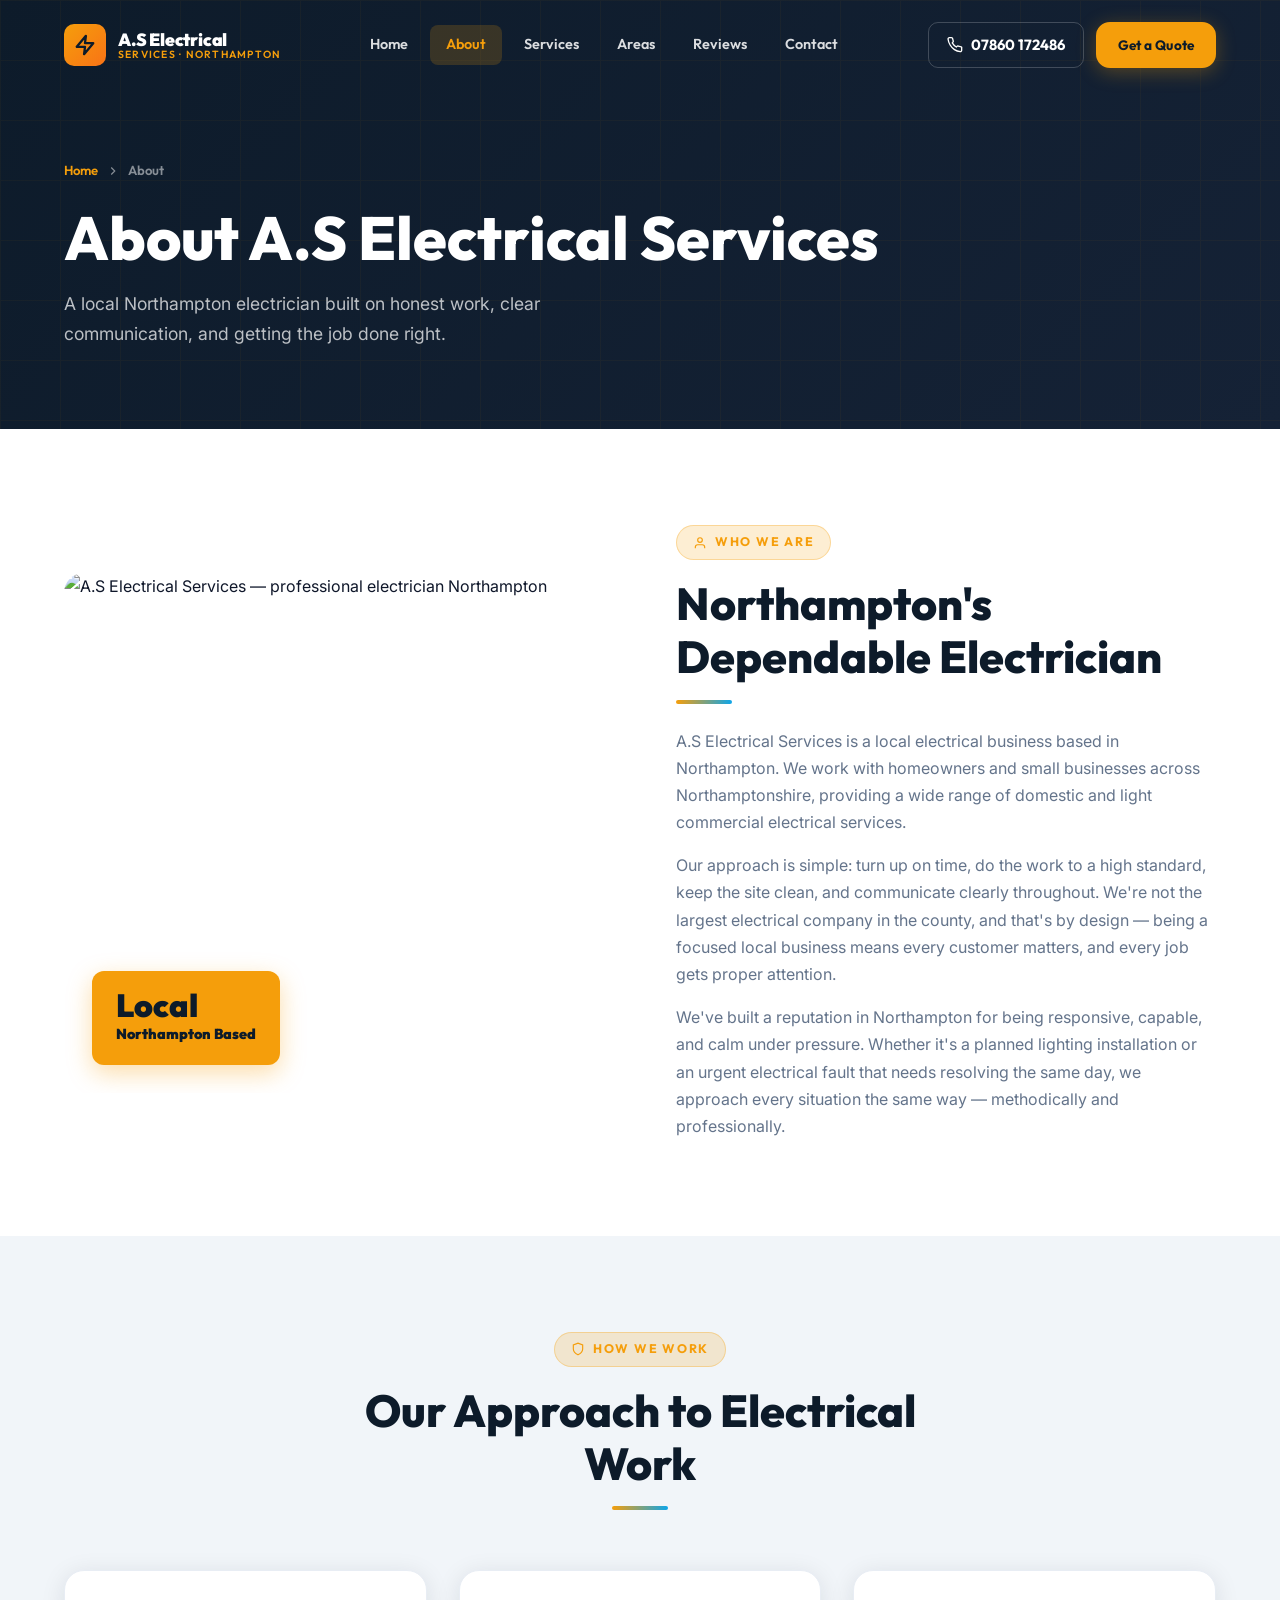
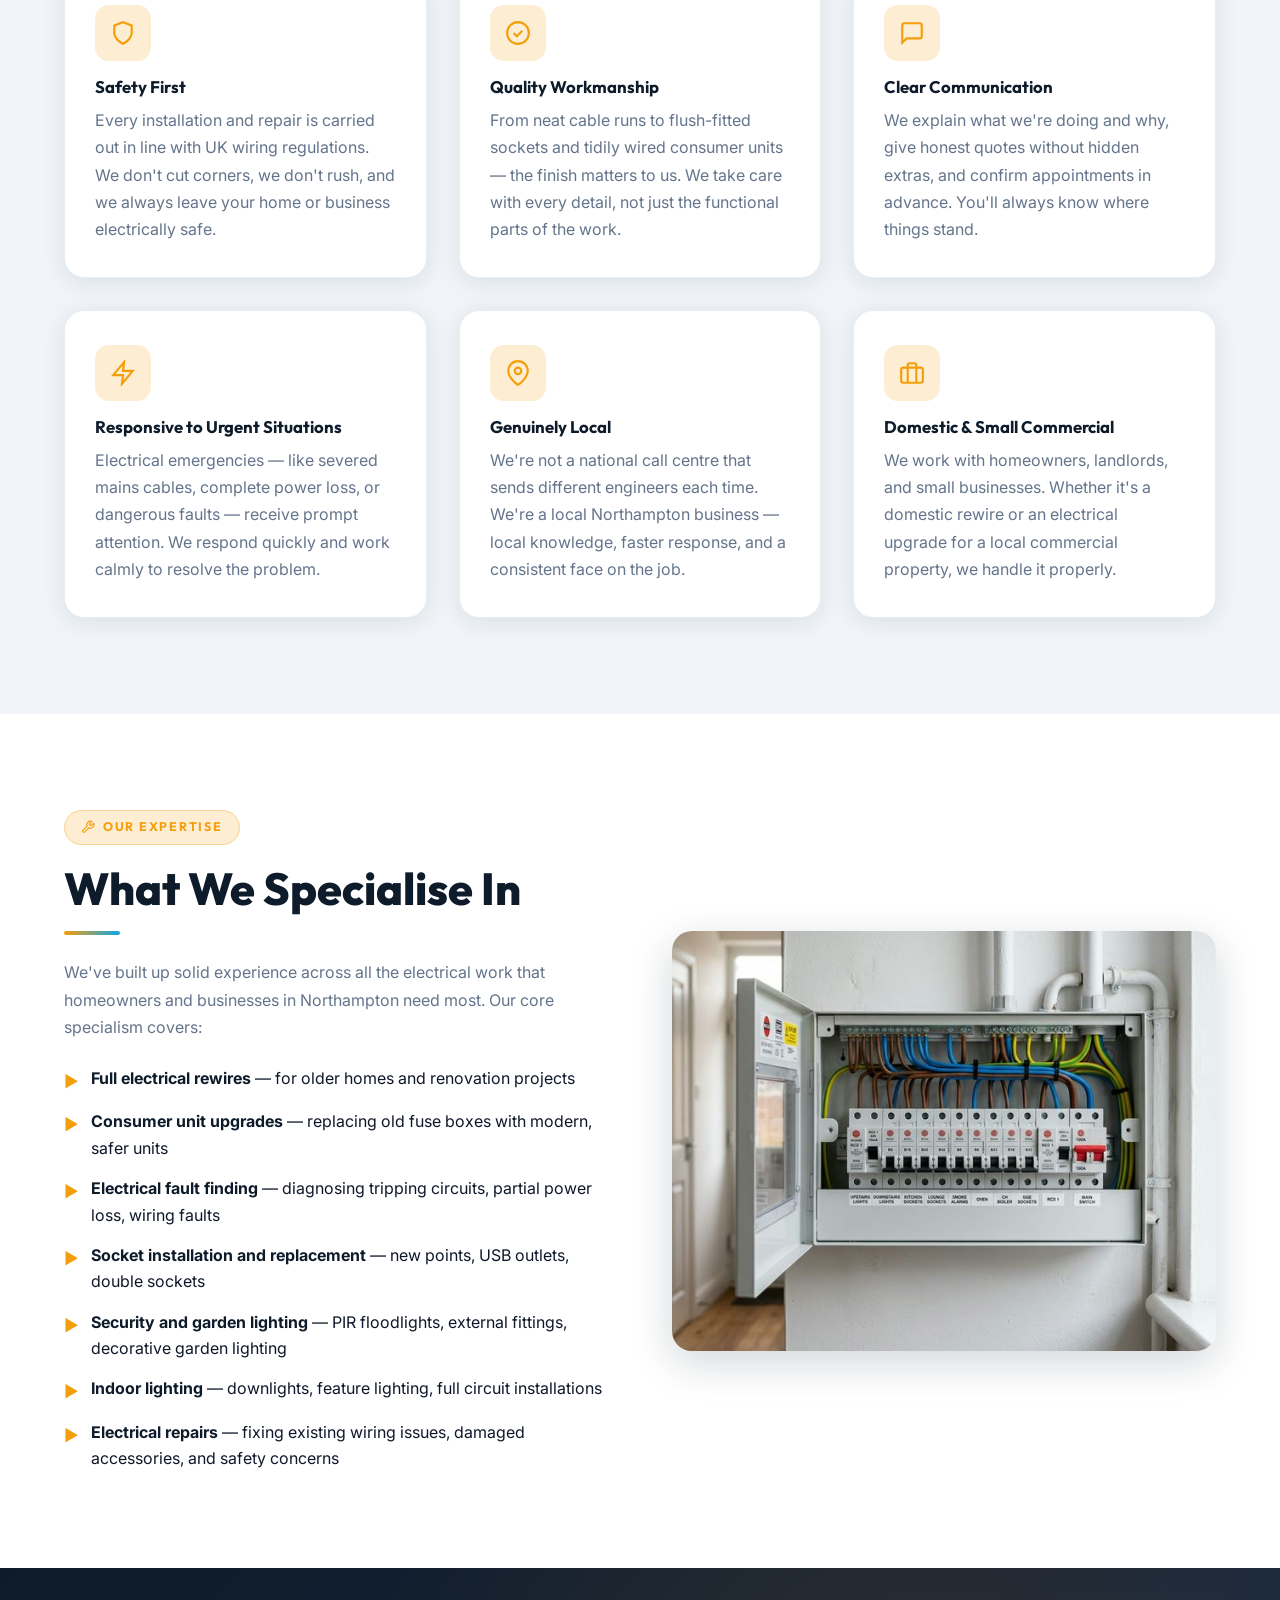
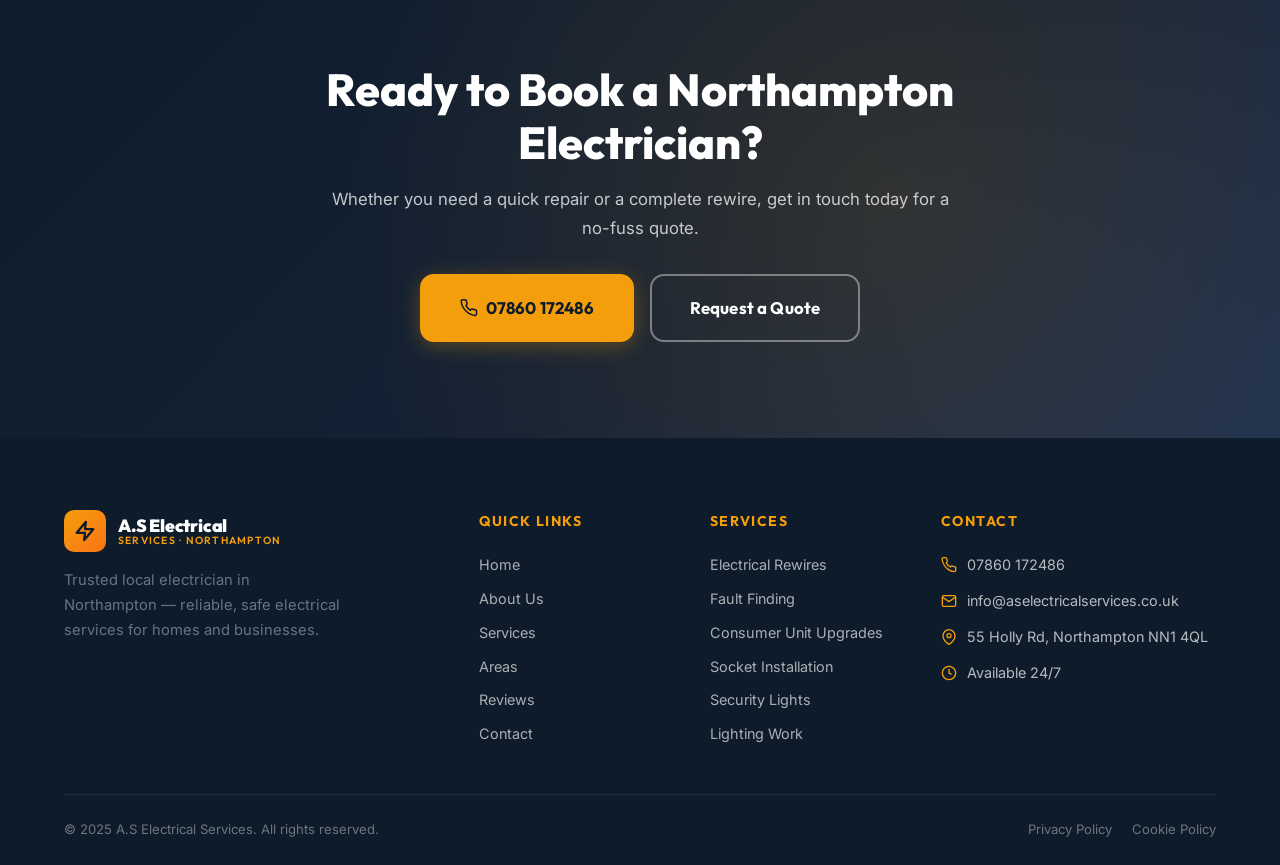
==== commit 1c227787: "Change" ====
--- a/about.html
+++ b/about.html
@@ -139,7 +139,7 @@
         </ul>
       </div>
       <div class="reveal-right">
-        <img src="https://images.unsplash.com/photo-1558618666-fcd25c85cd64?w=800&q=80" alt="Consumer unit electrical work Northampton" loading="lazy" style="border-radius:var(--radius-lg);width:100%;height:420px;object-fit:cover;box-shadow:var(--card-shadow-hover);">
+        <img src="service_fusebox.png" alt="Consumer unit electrical work Northampton" loading="lazy" style="border-radius:var(--radius-lg);width:100%;height:420px;object-fit:cover;box-shadow:var(--card-shadow-hover);">
       </div>
     </div>
   </div>
